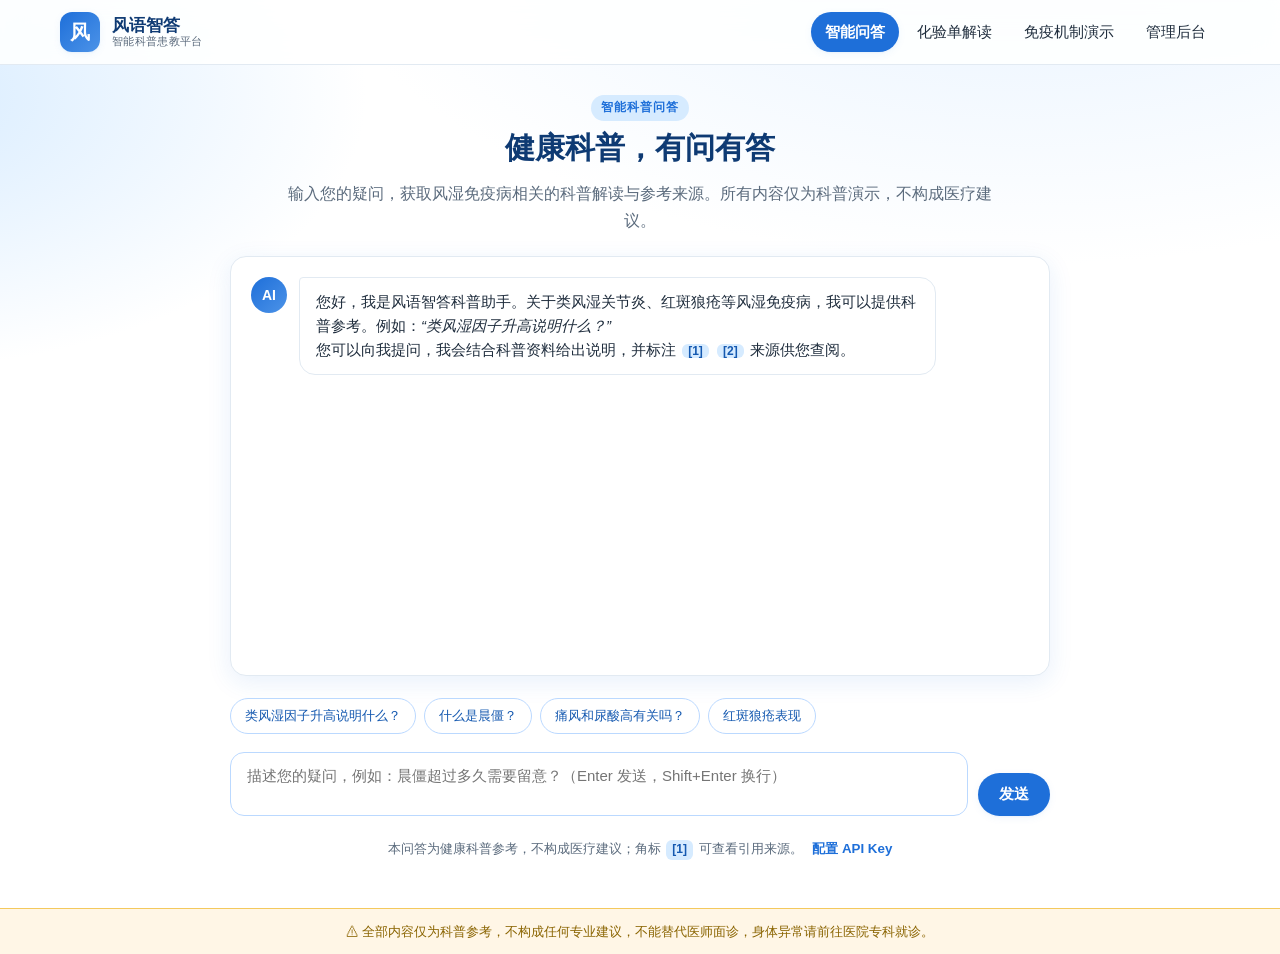
==== index.html @ 3de5b33f "feat: 切回豆包API(文本+视觉模型接入点)" ====
<!DOCTYPE html>
<html lang="zh-CN">
<head>
  <meta charset="UTF-8">
  <meta name="viewport" content="width=device-width, initial-scale=1.0">
  <title>智能问答 · 风语智答｜风湿免疫病智能科普患教平台</title>
  <meta name="description" content="风语智答是一个面向大众的风湿免疫病智能科普问答与患教演示平台，提供健康科普参考。本页为交互原型 Demo，不提供真实医疗建议。">
  <meta property="og:title" content="风语智答 · 智能问答">
  <meta property="og:description" content="风湿免疫病智能科普问答与患教平台（科普演示原型）">
  <meta property="og:type" content="website">
  <link rel="icon" type="image/svg+xml" href="assets/img/favicon.svg">
  <link rel="stylesheet" href="assets/css/style.css">
</head>
<body>
  <header class="site-header">
    <div class="nav-container">
      <a class="brand" href="index.html" aria-label="风语智答 首页">
        <span class="brand-logo">风</span>
        <span class="brand-text"><strong>风语智答</strong><small>智能科普患教平台</small></span>
      </a>
      <button class="nav-toggle" aria-label="打开导航菜单" aria-expanded="false" aria-controls="nav-menu">
        <span></span><span></span><span></span>
      </button>
      <nav class="nav-menu" id="nav-menu" aria-label="主导航">
        <a href="index.html">智能问答</a>
        <a href="lab-reading.html">化验单解读</a>
        <a href="immune-demo.html">免疫机制演示</a>
        <a href="admin.html">管理后台</a>
      </nav>
    </div>
  </header>

  <main class="page">
    <div class="container">
      <div class="section-head" style="text-align:center;margin-bottom:22px;">
        <span class="eyebrow">智能科普问答</span>
        <h1>健康科普，有问有答</h1>
        <p style="margin:0 auto;">输入您的疑问，获取风湿免疫病相关的科普解读与参考来源。所有内容仅为科普演示，不构成医疗建议。</p>
      </div>

      <div class="qa-wrap">
        <section class="chat" aria-label="对话区域">
          <div class="msg ai">
            <div class="avatar">AI</div>
            <div class="bubble">
              您好，我是风语智答科普助手。关于类风湿关节炎、红斑狼疮等风湿免疫病，我可以提供科普参考。例如：<em>“类风湿因子升高说明什么？”</em>
              <br>您可以向我提问，我会结合科普资料给出说明，并标注
              <button class="cite" data-modal="sourceModal" aria-haspopup="dialog">[1]</button>
              <button class="cite" data-modal="sourceModal" aria-haspopup="dialog">[2]</button>
              来源供您查阅。
            </div>
          </div>
        </section>

        <div class="qa-suggest" aria-label="常见问题">
          <button type="button" class="chip" data-q="类风湿因子升高说明什么？">类风湿因子升高说明什么？</button>
          <button type="button" class="chip" data-q="什么是晨僵？">什么是晨僵？</button>
          <button type="button" class="chip" data-q="痛风和尿酸高有什么关系？">痛风和尿酸高有关吗？</button>
          <button type="button" class="chip" data-q="红斑狼疮有哪些常见表现？">红斑狼疮表现</button>
        </div>

        <form class="composer" id="qa-form" aria-label="输入区">
          <label for="qa-input" class="sr-only" style="position:absolute;width:1px;height:1px;overflow:hidden;clip:rect(0 0 0 0);">输入您的问题</label>
          <textarea id="qa-input" rows="2" placeholder="描述您的疑问，例如：晨僵超过多久需要留意？（Enter 发送，Shift+Enter 换行）"></textarea>
          <button type="submit" class="btn btn-primary">发送</button>
        </form>
        <p style="text-align:center;color:var(--muted);font-size:13px;margin:4px 0 0;">
          本问答为健康科普参考，不构成医疗建议；角标 <span class="cite" style="cursor:default;">[1]</span> 可查看引用来源。
          <button type="button" class="link-btn" data-modal="configModal" style="margin-left:6px;">配置 API Key</button>
        </p>
      </div>
    </div>
  </main>

  <footer class="disclaimer">
    <p>⚠ 全部内容仅为科普参考，不构成任何专业建议，不能替代医师面诊，身体异常请前往医院专科就诊。</p>
  </footer>

  <!-- 引用来源弹窗 -->
  <div class="modal" id="sourceModal" role="dialog" aria-modal="true" aria-labelledby="sourceTitle" aria-hidden="true">
    <div class="modal-dialog">
      <div class="modal-head">
        <h3 id="sourceTitle">引用来源</h3>
        <button class="modal-close" aria-label="关闭">&times;</button>
      </div>
      <div class="modal-body">
        <ul class="source-list">
          <li><div class="t">《类风湿关节炎诊疗指南（科普版）》</div><div class="d">中华医学会风湿病学分会 · 公开科普资料</div></li>
          <li><div class="t">《自身抗体检测临床意义专家共识》</div><div class="d">风湿免疫相关学术组织 · 科普摘要</div></li>
          <li><div class="t">患者教育手册：读懂化验单</div><div class="d">三甲医院风湿免疫科患教材料（示例）</div></li>
        </ul>
      </div>
    </div>
  </div>

  <!-- 大模型配置（豆包/火山引擎，默认 Key 经 base64 编码内置，首次打开即可使用） -->
  <script>
  window.DOUBAO_CONFIG = {
    apiUrl: "https://ark.cn-beijing.volces.com/api/v3/chat/completions",
    model: "ep-20260825222556-xd4hc",
    visionModel: "ep-20260827231246-dd2k7",
    defaultKeyB64: "YXJrLTdhNDA2YWEwLTE3MDUtNGQzOS1hOTYwLWZlOGU4OTIzZmU4My0xYTA4Mw=="
  };
  </script>

  <!-- API Key 配置弹窗 -->
  <div class="modal" id="configModal" role="dialog" aria-modal="true" aria-labelledby="configTitle" aria-hidden="true">
    <div class="modal-dialog">
      <div class="modal-head">
        <h3 id="configTitle">大模型 API 配置</h3>
        <button class="modal-close" aria-label="关闭">&times;</button>
      </div>
      <div class="modal-body">
        <p style="margin:0 0 12px;color:var(--muted);font-size:13px;">
          已内置默认 API Key，开箱即用。如需使用自己的 Key，可在下方填入替换。Key 仅保存在当前浏览器（localStorage），不会上传到任何服务器。
        </p>
        <label for="doubaoKeyInput" style="display:block;font-weight:600;margin-bottom:6px;">API Key</label>
        <input type="password" id="doubaoKeyInput" placeholder="请输入您的 API Key"
          style="width:100%;padding:10px 12px;border:1px solid var(--border);border-radius:8px;font-size:14px;box-sizing:border-box;">
        <p id="configStatus" style="margin:8px 0 0;font-size:13px;color:var(--muted);"></p>
        <div style="margin-top:16px;display:flex;gap:8px;justify-content:flex-end;">
          <button type="button" class="btn" data-close>取消</button>
          <button type="button" class="btn btn-primary" id="saveConfigBtn">保存</button>
        </div>
      </div>
    </div>
  </div>

  <script src="assets/js/main.js?v=20260827d"></script>
</body>
</html>
---- assets/css/style.css ----
/* =========================================================
   风语智答 — 风湿免疫病智能科普问答与患教平台
   响应式共享样式（浅蓝医疗风）
   移动优先；断点：640 / 768 / 1024
   ========================================================= */

:root {
  /* 主色板 */
  --blue-50: #E6F2FF;
  --blue-100: #D6EBFF;
  --blue-200: #BBD9FF;
  --blue-300: #93C0F7;
  --blue-500: #4C93E8;
  --blue-600: #1E6FD9;   /* 强调 / 按钮 */
  --blue-700: #1559B0;
  --blue-900: #0E3A73;

  --white: #FFFFFF;
  --ink: #1F2D3D;        /* 主文字 */
  --muted: #5B6B7D;      /* 次要文字 */
  --line: #E2EAF2;       /* 描边 */

  --danger: #E5534B;     /* 风险标记 */
  --warn-bg: #FFF6E6;
  --warn-line: #F4C95D;

  --radius: 16px;
  --radius-sm: 10px;
  --shadow-sm: 0 1px 2px rgba(30, 111, 217, .06), 0 2px 8px rgba(30, 111, 217, .06);
  --shadow: 0 6px 24px rgba(30, 111, 217, .10);
  --shadow-lg: 0 16px 48px rgba(30, 111, 217, .16);

  --maxw: 1200px;
  --nav-h: 64px;

  --font: "PingFang SC", "Microsoft YaHei", "Hiragino Sans GB", -apple-system,
          BlinkMacSystemFont, "Segoe UI", Roboto, "Helvetica Neue", Arial, sans-serif;
}

/* ---------- Reset ---------- */
*, *::before, *::after { box-sizing: border-box; }
html { -webkit-text-size-adjust: 100%; scroll-behavior: smooth; }
body {
  margin: 0;
  font-family: var(--font);
  color: var(--ink);
  background:
    radial-gradient(1200px 600px at 80% -10%, var(--blue-50), transparent 60%),
    radial-gradient(900px 500px at -10% 10%, var(--blue-100), transparent 55%),
    var(--white);
  line-height: 1.65;
  min-height: 100dvh;
  display: flex;
  flex-direction: column;
}
img { max-width: 100%; display: block; }
a { color: var(--blue-600); text-decoration: none; }
a:hover { text-decoration: underline; }
button { font-family: inherit; cursor: pointer; }
:focus-visible { outline: 3px solid var(--blue-300); outline-offset: 2px; border-radius: 4px; }

h1, h2, h3, h4 { line-height: 1.25; color: var(--blue-900); margin: 0 0 .5em; }

/* ---------- 容器 ---------- */
.container {
  width: 100%;
  max-width: var(--maxw);
  margin: 0 auto;
  padding: 0 20px;
}
.page { flex: 1 0 auto; padding: 28px 0 48px; }

/* ---------- 顶部导航 ---------- */
.site-header {
  position: sticky;
  top: 0;
  z-index: 40;
  background: rgba(255, 255, 255, .88);
  backdrop-filter: saturate(180%) blur(12px);
  border-bottom: 1px solid var(--line);
}
.nav-container {
  max-width: var(--maxw);
  margin: 0 auto;
  height: var(--nav-h);
  padding: 0 20px;
  display: flex;
  align-items: center;
  justify-content: space-between;
  gap: 16px;
}
.brand { display: flex; align-items: center; gap: 12px; color: inherit; }
.brand:hover { text-decoration: none; }
.brand-logo {
  width: 40px; height: 40px; flex: 0 0 40px;
  border-radius: 12px;
  background: linear-gradient(135deg, var(--blue-600), var(--blue-500));
  color: #fff; font-weight: 800; font-size: 20px;
  display: grid; place-items: center;
  box-shadow: var(--shadow-sm);
}
.brand-text { display: flex; flex-direction: column; line-height: 1.1; }
.brand-text strong { font-size: 17px; color: var(--blue-900); }
.brand-text small { font-size: 11px; color: var(--muted); letter-spacing: .3px; }

.nav-menu { display: flex; align-items: center; gap: 4px; }
.nav-menu a {
  padding: 8px 14px;
  border-radius: 999px;
  color: var(--ink);
  font-size: 15px;
  white-space: nowrap;
  transition: background .2s, color .2s;
}
.nav-menu a:hover { background: var(--blue-50); text-decoration: none; }
.nav-menu a.active {
  background: var(--blue-600);
  color: #fff;
  font-weight: 600;
  box-shadow: var(--shadow-sm);
}

.nav-toggle {
  display: none;
  width: 42px; height: 42px;
  border: 1px solid var(--line);
  background: #fff;
  border-radius: 12px;
  padding: 10px;
  flex-direction: column;
  justify-content: space-between;
}
.nav-toggle span {
  display: block; height: 2px; width: 100%;
  background: var(--blue-700); border-radius: 2px;
  transition: transform .25s, opacity .25s;
}
.nav-toggle[aria-expanded="true"] span:nth-child(1) { transform: translateY(7px) rotate(45deg); }
.nav-toggle[aria-expanded="true"] span:nth-child(2) { opacity: 0; }
.nav-toggle[aria-expanded="true"] span:nth-child(3) { transform: translateY(-7px) rotate(-45deg); }

/* ---------- 按钮 ---------- */
.btn {
  display: inline-flex; align-items: center; justify-content: center; gap: 8px;
  padding: 11px 20px;
  border-radius: 999px;
  border: 1px solid transparent;
  font-size: 15px; font-weight: 600;
  transition: transform .12s ease, box-shadow .2s, background .2s;
}
.btn:active { transform: translateY(1px); }
.btn-primary { background: var(--blue-600); color: #fff; box-shadow: var(--shadow-sm); }
.btn-primary:hover { background: var(--blue-700); }
.btn-ghost { background: #fff; color: var(--blue-600); border-color: var(--blue-200); }
.btn-ghost:hover { background: var(--blue-50); }
.btn-block { width: 100%; }

/* ---------- 卡片 ---------- */
.card {
  background: var(--white);
  border: 1px solid var(--line);
  border-radius: var(--radius);
  box-shadow: var(--shadow-sm);
  padding: 22px;
}
.card + .card { margin-top: 18px; }

/* ---------- Hero / 区块标题 ---------- */
.section-head { margin-bottom: 18px; }
.section-head h1 { font-size: clamp(22px, 4vw, 30px); }
.section-head .eyebrow {
  display: inline-block; font-size: 12px; font-weight: 700;
  color: var(--blue-600); letter-spacing: 1px; text-transform: uppercase;
  background: var(--blue-100); padding: 3px 10px; border-radius: 999px;
  margin-bottom: 8px;
}
.section-head p { color: var(--muted); margin: 0; max-width: 720px; }

/* =========================================================
   页 1：智能问答主页
   ========================================================= */
.qa-wrap {
  display: grid;
  grid-template-columns: 1fr;
  gap: 18px;
  max-width: 820px;
  margin: 0 auto;
}
.chat {
  background: var(--white);
  border: 1px solid var(--line);
  border-radius: var(--radius);
  box-shadow: var(--shadow);
  padding: 20px;
  min-height: 420px;
  display: flex;
  flex-direction: column;
  gap: 16px;
}
.msg { display: flex; gap: 12px; max-width: 88%; }
.msg .avatar {
  width: 36px; height: 36px; flex: 0 0 36px; border-radius: 50%;
  display: grid; place-items: center; font-size: 14px; font-weight: 700; color: #fff;
}
.msg.ai .avatar { background: linear-gradient(135deg, var(--blue-600), var(--blue-500)); }
.msg.user { align-self: flex-end; flex-direction: row-reverse; }
.msg.user .avatar { background: var(--blue-300); color: var(--blue-900); }
.bubble {
  padding: 12px 16px; border-radius: 16px; font-size: 15px; line-height: 1.6;
}
.msg.ai .bubble { background: #fff; border: 1px solid var(--line); border-top-left-radius: 4px; }
.msg.user .bubble { background: var(--blue-50); border: 1px solid var(--blue-100); border-top-right-radius: 4px; }
.cite {
  display: inline-block; margin: 0 2px; padding: 0 6px;
  background: var(--blue-100); color: var(--blue-700);
  border-radius: 6px; font-size: 12px; font-weight: 700; cursor: pointer;
  border: none;
}
.cite:hover { background: var(--blue-200); }
/* 红线问题拒答气泡：温和警示色，与浅蓝医疗风协调 */
.msg.refused .bubble {
  background: #FFF7EC;
  border: 1px solid #F0C36D;
  border-left: 4px solid #E8820C;
}
.refuse-tag {
  display: inline-block;
  margin-right: 8px;
  padding: 1px 8px;
  background: #E8820C;
  color: #fff;
  border-radius: 6px;
  font-size: 12px;
  font-weight: 700;
  vertical-align: middle;
}
.composer {
  display: flex; gap: 10px; align-items: stretch;
}
.composer textarea {
  flex: 1; resize: none; min-height: 52px; max-height: 140px;
  padding: 14px 16px; border: 1px solid var(--blue-200);
  border-radius: 14px; font-family: inherit; font-size: 15px; background: #fff;
}
.composer textarea:focus { outline: none; border-color: var(--blue-500); box-shadow: 0 0 0 3px var(--blue-50); }
.composer .btn-primary { align-self: flex-end; }
.qa-suggest { display: flex; flex-wrap: wrap; gap: 8px; margin-top: 4px; }
.qa-suggest .chip {
  padding: 8px 14px; border: 1px solid var(--blue-200); background: #fff;
  color: var(--blue-700); border-radius: 999px; font-size: 13px; cursor: pointer;
  transition: background .15s, color .15s;
}
.qa-suggest .chip:hover { background: var(--blue-600); color: #fff; }
.msg { animation: msgIn .25s ease; }
@keyframes msgIn { from { opacity: 0; transform: translateY(6px); } to { opacity: 1; transform: none; } }

/* =========================================================
   页 2：化验单解读
   ========================================================= */
.upload-card {
  border: 2px dashed var(--blue-300);
  border-radius: var(--radius);
  background: var(--blue-50);
  padding: 48px 20px;
  text-align: center;
  transition: border-color .2s, background .2s;
  cursor: pointer;
}
.upload-card:hover { border-color: var(--blue-600); background: var(--blue-100); }
.upload-card .upload-icon {
  width: 64px; height: 64px; margin: 0 auto 14px;
  border-radius: 50%; background: #fff; display: grid; place-items: center;
  box-shadow: var(--shadow-sm);
}
.report-grid {
  display: grid; gap: 18px;
}
.report-figure {
  background: #fff; border: 1px solid var(--line); border-radius: var(--radius);
  padding: 14px; box-shadow: var(--shadow-sm);
}
.report-figure .figure {
  aspect-ratio: 4 / 3; border-radius: 12px;
  background:
    repeating-linear-gradient(135deg, #f4f8fd 0 12px, #eaf2fb 12px 24px);
  display: grid; place-items: center; color: var(--muted); font-size: 14px;
  border: 1px solid var(--line);
}
.metric {
  border: 1px solid var(--line); border-radius: var(--radius-sm);
  padding: 14px 16px; margin-bottom: 12px; background: #fff;
}
.metric:last-child { margin-bottom: 0; }
.metric .row { display: flex; align-items: baseline; justify-content: space-between; gap: 10px; }
.metric .name { font-weight: 700; color: var(--blue-900); }
.metric .val { font-weight: 700; }
.metric .val.ok { color: #1f9d55; }
.metric .val.high { color: var(--danger); }
.metric .val.low { color: #2f7de0; }
.metric .val.unknown { color: var(--muted); }
.metric .range { font-size: 12px; color: var(--muted); }
.metric .note { font-size: 13px; color: var(--muted); margin-top: 4px; }
/* 真实上传图片预览 */
.lab-preview {
  display: block; width: 100%; max-height: 340px; object-fit: contain;
  border-radius: 12px; border: 1px solid var(--line); background: #f4f8fd;
}
.lab-summary {
  font-size: 14px; line-height: 1.6; color: var(--blue-900);
  background: var(--blue-50); border: 1px solid var(--blue-100);
  border-radius: 12px; padding: 10px 14px; margin-bottom: 12px;
}
/* 加载 / 错误状态条 */
.lab-status {
  margin: 14px auto 0; max-width: 720px;
  padding: 10px 14px; border-radius: 12px; font-size: 14px; line-height: 1.6;
  background: var(--blue-50); border: 1px solid var(--blue-100); color: var(--blue-900);
}
.lab-status.error {
  background: #FFF7EC; border-color: #F0C36D; color: #8a4b00;
}
/* 演示模式提示：后端未接入时的低调说明，不作警示 */
.lab-status.demo {
  background: #F4F7FB; border-color: var(--blue-100); color: var(--muted);
  font-size: 13px;
}

/* =========================================================
   页 3：免疫机制演示（SVG 动画版，替代视频以保证流畅）
   ========================================================= */
.demo-stage {
  position: relative;
  aspect-ratio: 16 / 9;
  border-radius: var(--radius);
  overflow: hidden;
  background:
    radial-gradient(120% 120% at 30% 20%, #163a63, #0c2440 70%);
  border: 1px solid var(--blue-900);
  box-shadow: var(--shadow-lg);
}
.demo-stage svg.joint-anim {
  position: absolute; inset: 0;
  width: 100%; height: 100%; display: block;
}
.demo-stage .hint {
  position: absolute; left: 14px; top: 12px; right: 14px;
  color: #cfe2ff; font-size: 13px; text-shadow: 0 1px 4px rgba(0,0,0,.5);
  pointer-events: none;
}

/* ---- 常驻动画：仅用 transform / opacity，GPU 友好 ---- */
/* 免疫细胞沿血管浸润漂移 */
@keyframes cellDrift {
  0%   { transform: translate(0, 0); opacity: 0; }
  12%  { opacity: 1; }
  75%  { opacity: 1; }
  100% { transform: translate(118px, var(--dy, -8px)); opacity: 0; }
}
.joint-anim .cell { animation: cellDrift 5.2s linear infinite; }

/* 关节腔滑液微光 */
@keyframes fluidGlow {
  from { opacity: .16; }
  to   { opacity: .34; }
}
.joint-anim .fluid { animation: fluidGlow 4s ease-in-out infinite alternate; }

/* 滑膜炎症红晕脉冲 */
@keyframes inflamePulse {
  0%, 100% { opacity: .18; }
  50%      { opacity: .5; }
}
.joint-anim .inflame   { animation: inflamePulse 2.6s ease-in-out infinite; }
.joint-anim .inflame-2 { animation: inflamePulse 2.6s ease-in-out 1.3s infinite; }

/* ---- 热区高亮联动（悬停 / 聚焦 / 点击时触发） ---- */
.joint-anim .lyr { transition: opacity .3s ease; }
.joint-anim .hl-overlay { opacity: 0; transition: opacity .25s ease; }
.joint-anim .hl-label { transform: translateY(-5px); transition: transform .3s ease; }
.joint-anim .hl-glow { animation: hlPulse 1.5s ease-in-out infinite; }

@keyframes hlPulse {
  0%, 100% { opacity: .65; }
  50%      { opacity: 1; }
}

/* 高亮「滑膜」：目标层点亮 + 标注浮现，其余层弱化 */
.demo-stage.hl-synovium .hl-overlay-syn { opacity: 1; }
.demo-stage.hl-synovium .hl-overlay-syn .hl-label { transform: translateY(0); }
.demo-stage.hl-synovium .lyr-bone,
.demo-stage.hl-synovium .lyr-cartilage { opacity: .38; }
.demo-stage.hl-synovium .lyr-cells .cell { fill-opacity: 1; }

/* 高亮「软骨 / 骨组织」 */
.demo-stage.hl-cartilage .hl-overlay-car { opacity: 1; }
.demo-stage.hl-cartilage .hl-overlay-car .hl-label { transform: translateY(0); }
.demo-stage.hl-cartilage .lyr-synovium,
.demo-stage.hl-cartilage .lyr-bone { opacity: .42; }
.demo-stage.hl-cartilage .lyr-cells { opacity: .35; }
.demo-stage.hl-cartilage .lyr-inflame { opacity: .35; }

.hotspot {
  position: absolute; width: 88px; height: 88px; transform: translate(-50%, -50%);
  border-radius: 50%; border: 2px dashed rgba(255,255,255,.85);
  background: rgba(120, 190, 255, .18); color: #fff; font-size: 12px; font-weight: 700;
  display: grid; place-items: center; text-align: center; padding: 4px;
  cursor: pointer; animation: pulse 2.2s infinite;
}
.hotspot.synovium { left: 32%; top: 44%; }
.hotspot.cartilage { left: 70%; top: 60%; }
@keyframes pulse {
  0%, 100% { box-shadow: 0 0 0 0 rgba(120,190,255,.5); }
  50% { box-shadow: 0 0 0 12px rgba(120,190,255,0); }
}

/* ===== 3D 关节模型查看器 ===== */
.model-section { margin-top: 28px; }
.model-title { font-size: 20px; margin: 0 0 6px; }
.model-desc { margin: 0 0 14px; color: var(--muted); font-size: 14px; line-height: 1.8; }
.model-stage {
  position: relative;
  border-radius: var(--radius);
  overflow: hidden;
  background: linear-gradient(160deg, #eef6ff, #dcebff);
  border: 1px solid var(--blue-100);
  box-shadow: var(--shadow);
}
model-viewer.joint-model {
  width: 100%;
  height: 440px;
  display: block;
  --poster-color: transparent;
  background: transparent;
}
/* 3D 模型加载指示 / 失败提示层 */
.model-loading {
  position: absolute;
  left: 50%; top: 50%;
  transform: translate(-50%, -50%);
  display: flex; align-items: center; gap: 10px;
  padding: 10px 18px;
  border-radius: 999px;
  background: rgba(12, 36, 64, .72);
  color: #cfe2ff;
  font-size: 13px; font-weight: 600;
  pointer-events: none;
  z-index: 2;
}
.model-loading .spin {
  width: 14px; height: 14px; border-radius: 50%;
  border: 2px solid rgba(207, 226, 255, .35);
  border-top-color: #9cc8ff;
  animation: mspin .9s linear infinite;
  flex: none;
}
@keyframes mspin { to { transform: rotate(360deg); } }
.model-loading.is-error {
  background: rgba(178, 44, 44, .88);
  color: #fff;
  animation: none;
}
.model-note { margin: 10px 2px 0; color: var(--muted); font-size: 13px; line-height: 1.7; }

/* model-viewer 进度条保持默认样式，无需覆写 */
model-viewer::part(default-progress-bar) { /* 保持默认，无需覆写 */ }

/* =========================================================
   页 4：后台管理
   ========================================================= */
.toolbar { display: flex; align-items: center; justify-content: space-between; gap: 12px; flex-wrap: wrap; margin-bottom: 16px; }
.toolbar h2 { margin: 0; font-size: 18px; }

/* 概览统计 */
.stat-grid { display: grid; grid-template-columns: repeat(4, 1fr); gap: 14px; margin-bottom: 18px; }
.stat {
  background: var(--white); border: 1px solid var(--line); border-radius: var(--radius-sm);
  padding: 14px 16px; box-shadow: var(--shadow-sm); text-align: center;
}
.stat .n { font-size: 26px; font-weight: 800; color: var(--blue-700); line-height: 1.1; }
.stat .l { font-size: 12px; color: var(--muted); margin-top: 6px; }

.table-wrap {
  overflow-x: auto;
  border: 1px solid var(--line); border-radius: var(--radius); background: #fff;
  box-shadow: var(--shadow-sm);
}
table { border-collapse: collapse; width: 100%; min-width: 640px; font-size: 14px; }
thead th {
  background: var(--blue-50); color: var(--blue-900); text-align: left;
  padding: 12px 14px; font-weight: 700; white-space: nowrap;
  border-bottom: 1px solid var(--line);
}
tbody td { padding: 12px 14px; border-bottom: 1px solid var(--line); color: var(--ink); }
tbody tr:last-child td { border-bottom: none; }
tbody tr:hover { background: var(--blue-50); }
.badge { display: inline-block; padding: 2px 10px; border-radius: 999px; font-size: 12px; font-weight: 700; }
.badge.ok { background: #e3f7ec; color: #1f9d55; }
.badge.warn { background: var(--warn-bg); color: #b8860b; }
.badge.risk { background: #fdecea; color: var(--danger); }
.link-btn { background: none; border: none; color: var(--blue-600); font-weight: 600; padding: 0; }

/* 管理后台：工具栏操作区与表单控件 */
.toolbar-actions { display: flex; align-items: center; gap: 8px; flex-wrap: wrap; }
.field {
  font: inherit; color: var(--ink); background: #fff;
  border: 1px solid var(--line); border-radius: var(--radius-sm);
  padding: 8px 10px; min-width: 0;
}
.field:focus { outline: none; border-color: var(--blue-500); box-shadow: 0 0 0 3px var(--blue-50); }
.field-search { min-width: 170px; }
.field-select { cursor: pointer; }
.field-area { resize: vertical; min-height: 92px; line-height: 1.55; }
.field-inline { display: inline-flex; align-items: center; gap: 6px; font-size: 14px; color: var(--muted); }
.admin-form { display: flex; flex-direction: column; gap: 14px; }
.field-row { display: flex; flex-direction: column; gap: 6px; }
.field-label { font-size: 13px; font-weight: 600; color: var(--blue-900); }
.form-actions { display: flex; justify-content: flex-end; gap: 10px; margin-top: 4px; }
.empty-hint { color: var(--muted); font-size: 14px; padding: 4px 2px 14px; }

/* =========================================================
   页 5：拒答演示
   ========================================================= */
.refusal-card {
  border: 1px solid var(--warn-line); background: var(--warn-bg);
  border-radius: var(--radius); padding: 20px; max-width: 760px; margin: 0 auto;
}
.refusal-card h3 { color: var(--blue-900); }
.visit-card {
  display: flex; gap: 12px; align-items: flex-start;
  border: 1px solid var(--blue-200); background: #fff;
  border-radius: var(--radius-sm); padding: 14px; margin-top: 12px;
}
.visit-card .ic { color: var(--blue-600); flex: 0 0 auto; }

/* =========================================================
   弹窗 Modal
   ========================================================= */
.modal {
  position: fixed; inset: 0; z-index: 100;
  display: none; align-items: center; justify-content: center;
  padding: 20px;
  background: rgba(14, 58, 115, .45);
  backdrop-filter: blur(3px);
}
.modal.open { display: flex; }
.modal-dialog {
  background: #fff; border-radius: var(--radius);
  width: 100%; max-width: 480px; max-height: 86dvh; overflow: auto;
  box-shadow: var(--shadow-lg);
  animation: pop .2s ease;
}
@keyframes pop { from { transform: translateY(12px) scale(.98); opacity: 0; } to { transform: none; opacity: 1; } }
.modal-head {
  display: flex; align-items: center; justify-content: space-between;
  padding: 16px 20px; border-bottom: 1px solid var(--line);
}
.modal-head h3 { margin: 0; font-size: 17px; }
.modal-close {
  width: 34px; height: 34px; border-radius: 10px; border: none;
  background: var(--blue-50); color: var(--blue-700); font-size: 20px; line-height: 1;
}
.modal-close:hover { background: var(--blue-100); }
.modal-body { padding: 18px 20px; }
.source-list { list-style: none; padding: 0; margin: 0; display: grid; gap: 10px; }
.source-list li {
  border: 1px solid var(--line); border-radius: var(--radius-sm); padding: 12px 14px; background: var(--blue-50);
}
.source-list .t { font-weight: 700; color: var(--blue-900); }
.source-list .d { font-size: 13px; color: var(--muted); }

/* =========================================================
   Toast
   ========================================================= */
.toast {
  position: fixed; left: 50%; bottom: 88px; transform: translateX(-50%) translateY(20px);
  background: var(--blue-900); color: #fff; padding: 12px 20px; border-radius: 999px;
  box-shadow: var(--shadow-lg); font-size: 14px; z-index: 120;
  opacity: 0; pointer-events: none; transition: opacity .3s, transform .3s;
}
.toast.show { opacity: 1; transform: translateX(-50%) translateY(0); }

/* =========================================================
   免责声明页脚
   ========================================================= */
.disclaimer {
  flex-shrink: 0;
  background: var(--warn-bg);
  border-top: 1px solid var(--warn-line);
  color: #8a6400;
  font-size: 13px;
  text-align: center;
  padding: 12px 20px;
}
.disclaimer p { margin: 0; max-width: 960px; margin: 0 auto; }

/* =========================================================
   响应式断点
   ========================================================= */
@media (max-width: 860px) {
  .nav-toggle { display: flex; }
  .nav-menu {
    position: absolute; top: var(--nav-h); left: 0; right: 0;
    flex-direction: column; align-items: stretch; gap: 2px;
    background: #fff; border-bottom: 1px solid var(--line);
    padding: 10px 16px; box-shadow: var(--shadow);
    display: none;
  }
  .nav-menu.open { display: flex; }
  .nav-menu a { padding: 12px 14px; }
  .nav-menu a.active { border-radius: 12px; }
}

@media (max-width: 640px) {
  .container { padding: 0 14px; }
  .page { padding: 18px 0 36px; }
  .card { padding: 16px; }
  .chat { padding: 14px; min-height: 360px; }
  .msg { max-width: 94%; }
  .section-head h1 { font-size: 22px; }
  .toolbar { gap: 8px; }
  .modal-dialog { max-width: 100%; }
  .report-figure .figure { aspect-ratio: 16 / 10; }

  /* 统计卡：手机上两列 */
  .stat-grid { grid-template-columns: repeat(2, 1fr); }

  /* 表格改为堆叠卡片：每行一张卡，字段用 data-label 显示，避免横向滚动截断 */
  .table-wrap { border: none; background: transparent; box-shadow: none; overflow: visible; }
  table { min-width: 0; }
  table thead {
    position: absolute; width: 1px; height: 1px; padding: 0; margin: -1px;
    overflow: hidden; clip: rect(0 0 0 0); white-space: nowrap; border: 0;
  }
  table, table tbody, table tr, table td { display: block; width: 100%; }
  table tbody tr {
    border: 1px solid var(--line); border-radius: var(--radius-sm);
    background: #fff; box-shadow: var(--shadow-sm);
    margin-bottom: 12px; padding: 4px 14px;
  }
  table tbody tr:hover { background: #fff; }
  table tbody td {
    display: flex; align-items: center; justify-content: space-between; gap: 16px;
    padding: 10px 0; border-bottom: 1px solid var(--line); text-align: right;
  }
  table tbody tr td:last-child { border-bottom: none; }
  table tbody td::before {
    content: attr(data-label);
    font-weight: 700; color: var(--blue-900); text-align: left;
    flex: 0 0 auto; margin-right: auto;
  }

  /* 3D 模型查看器：手机降低高度，避免占据过半屏 */
  model-viewer.joint-model { height: 320px; }
  .model-title { font-size: 18px; }
}

@media (min-width: 768px) {
  .report-grid { grid-template-columns: 320px 1fr; align-items: start; }
}

/* 减少动画偏好 */
@media (prefers-reduced-motion: reduce) {
  * { animation: none !important; scroll-behavior: auto !important; transition: none !important; }
}
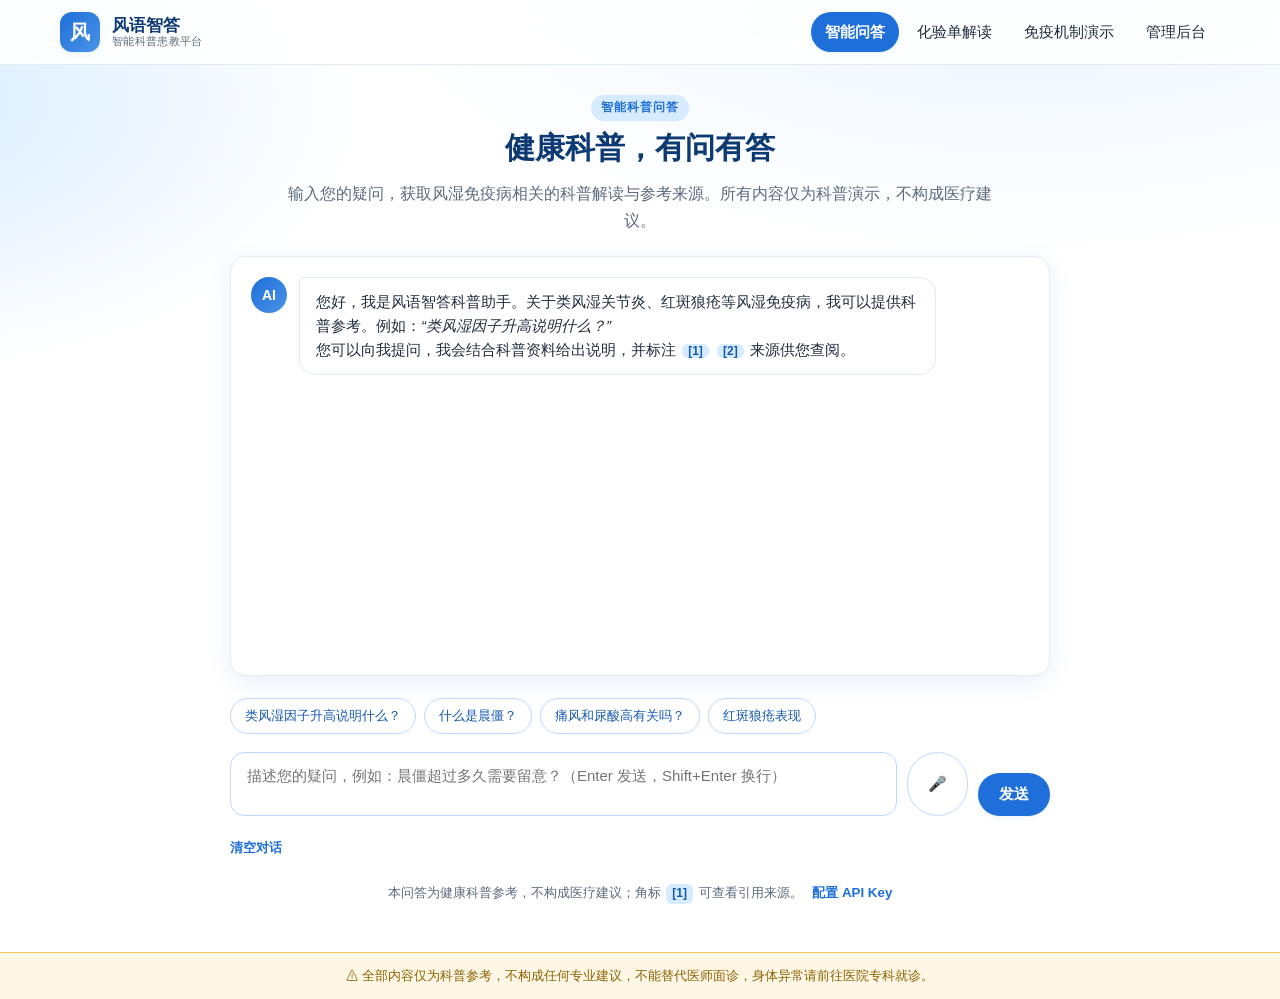
==== commit 86b8eb26: "更新 index.html（P0功能增强：RAG/多轮/化验单字典/3D联动/真实日志）" ====
--- a/index.html
+++ b/index.html
@@ -9,7 +9,7 @@
   <meta property="og:description" content="风湿免疫病智能科普问答与患教平台（科普演示原型）">
   <meta property="og:type" content="website">
   <link rel="icon" type="image/svg+xml" href="assets/img/favicon.svg">
-  <link rel="stylesheet" href="assets/css/style.css">
+  <link rel="stylesheet" href="assets/css/style.css?v=20260831b">
 </head>
 <body>
   <header class="site-header">
@@ -62,8 +62,13 @@
         <form class="composer" id="qa-form" aria-label="输入区">
           <label for="qa-input" class="sr-only" style="position:absolute;width:1px;height:1px;overflow:hidden;clip:rect(0 0 0 0);">输入您的问题</label>
           <textarea id="qa-input" rows="2" placeholder="描述您的疑问，例如：晨僵超过多久需要留意？（Enter 发送，Shift+Enter 换行）"></textarea>
+          <button type="button" id="voiceBtn" class="btn btn-ghost icon-btn" title="语音输入" aria-label="语音输入">🎤</button>
           <button type="submit" class="btn btn-primary">发送</button>
         </form>
+        <div class="qa-toolbar">
+          <button type="button" id="clearChatBtn" class="link-btn">清空对话</button>
+          <span class="qa-hint" id="topicHint" hidden></span>
+        </div>
         <p style="text-align:center;color:var(--muted);font-size:13px;margin:4px 0 0;">
           本问答为健康科普参考，不构成医疗建议；角标 <span class="cite" style="cursor:default;">[1]</span> 可查看引用来源。
           <button type="button" class="link-btn" data-modal="configModal" style="margin-left:6px;">配置 API Key</button>
@@ -85,10 +90,15 @@
       </div>
       <div class="modal-body">
         <ul class="source-list">
-          <li><div class="t">《类风湿关节炎诊疗指南（科普版）》</div><div class="d">中华医学会风湿病学分会 · 公开科普资料</div></li>
-          <li><div class="t">《自身抗体检测临床意义专家共识》</div><div class="d">风湿免疫相关学术组织 · 科普摘要</div></li>
-          <li><div class="t">患者教育手册：读懂化验单</div><div class="d">三甲医院风湿免疫科患教材料（示例）</div></li>
+          <li><div class="t">《2018中国类风湿关节炎诊疗指南》</div><div class="d">中华医学会风湿病学分会 · 中华内科杂志, 2018, 57(4): 242-251</div></li>
+          <li><div class="t">《2020中国系统性红斑狼疮诊疗指南》</div><div class="d">中华医学会风湿病学分会等 · 中华内科杂志, 2020, 59(3): 172-185</div></li>
+          <li><div class="t">《中国高尿酸血症与痛风诊疗指南(2019)》</div><div class="d">中华医学会内分泌学分会 · 中华内分泌代谢杂志, 2020, 36(1): 1-13</div></li>
+          <li><div class="t">《痛风及高尿酸血症基层诊疗指南（实践版·2019）》</div><div class="d">中华医学会全科医学分会等 · 中华全科医师杂志, 2020, 19(6): 486-494</div></li>
         </ul>
+        <div id="retrievedChunks" class="retrieved-chunks" hidden>
+          <div class="retrieved-title">本次回答检索到的指南片段（逐句可核查）</div>
+          <div id="retrievedList"></div>
+        </div>
       </div>
     </div>
   </div>
@@ -97,9 +107,10 @@
   <script>
   window.DOUBAO_CONFIG = {
     apiUrl: "https://ark.cn-beijing.volces.com/api/v3/chat/completions",
-    model: "ep-20260825222556-xd4hc",
-    visionModel: "ep-20260827231246-dd2k7",
-    defaultKeyB64: "YXJrLTdhNDA2YWEwLTE3MDUtNGQzOS1hOTYwLWZlOGU4OTIzZmU4My0xYTA4Mw=="
+    model: "ep-20260827232351-hndlx",
+    visionModel: "ep-20260827234248-4d8ct",
+    defaultKeyB64: "YXJrLTI4YjNjOTFlLTdlYjUtNDcyNC1iOTU2LTBhNmNlNmVlYzQzYy1mY2U1Mg==",
+    visionKeyB64: "YXJrLTdhNDA2YWEwLTE3MDUtNGQzOS1hOTYwLWZlOGU4OTIzZmU4My0xYTA4Mw=="
   };
   </script>
 
@@ -126,6 +137,6 @@
     </div>
   </div>
 
-  <script src="assets/js/main.js?v=20260827d"></script>
+  <script src="assets/js/main.js?v=20260831b"></script>
 </body>
 </html>
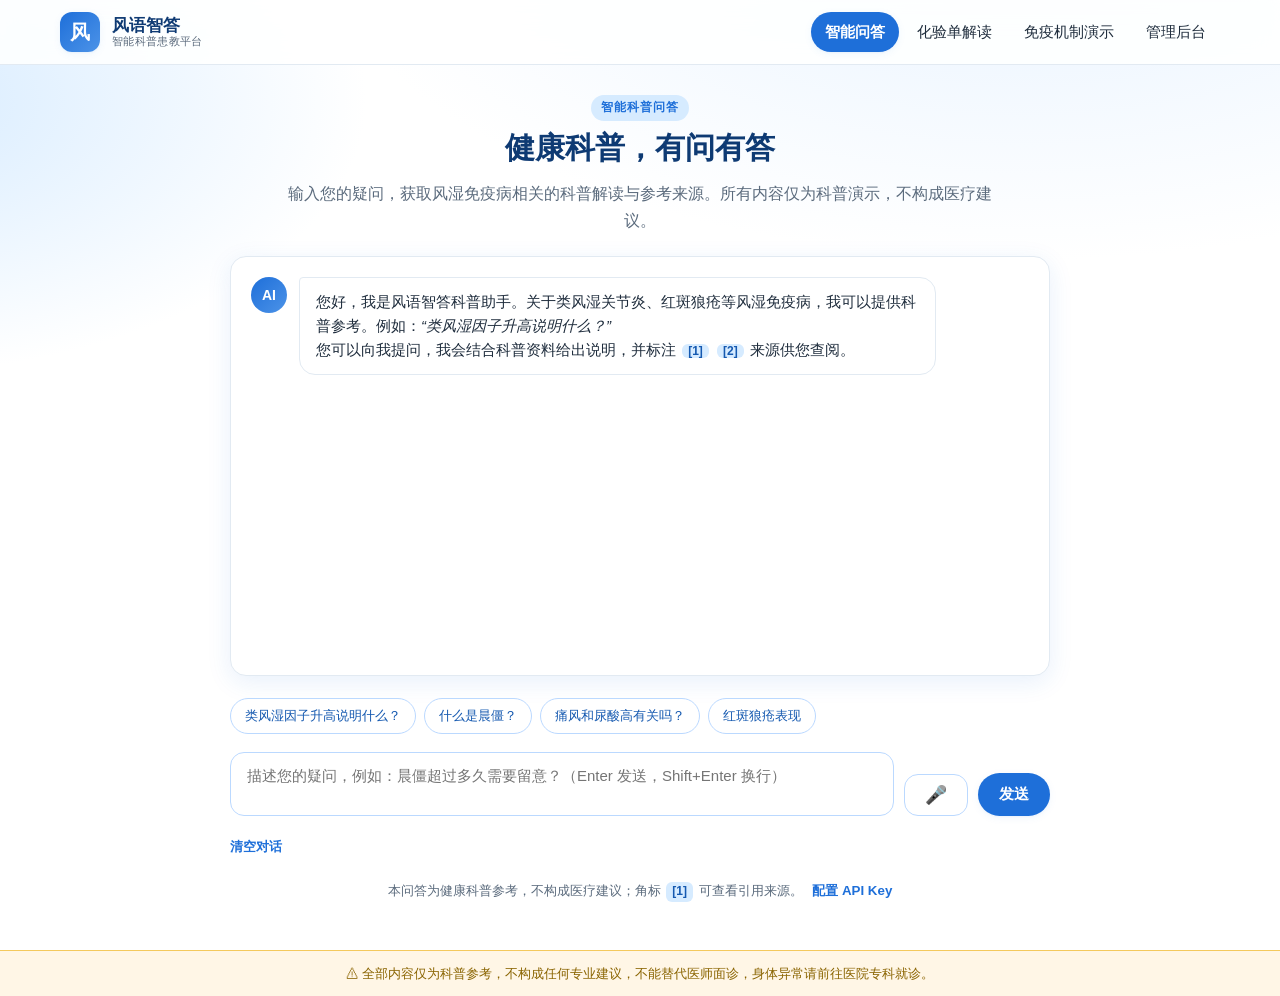
==== commit a162c091: "更新 index.html（引用兜底+版本c）" ====
--- a/index.html
+++ b/index.html
@@ -9,7 +9,7 @@
   <meta property="og:description" content="风湿免疫病智能科普问答与患教平台（科普演示原型）">
   <meta property="og:type" content="website">
   <link rel="icon" type="image/svg+xml" href="assets/img/favicon.svg">
-  <link rel="stylesheet" href="assets/css/style.css?v=20260831b">
+  <link rel="stylesheet" href="assets/css/style.css?v=20260831c">
 </head>
 <body>
   <header class="site-header">
@@ -137,6 +137,6 @@
     </div>
   </div>
 
-  <script src="assets/js/main.js?v=20260831b"></script>
+  <script src="assets/js/main.js?v=20260831c"></script>
 </body>
 </html>
--- a/assets/css/style.css
+++ b/assets/css/style.css
@@ -662,3 +662,41 @@
 @media (prefers-reduced-motion: reduce) {
   * { animation: none !important; scroll-behavior: auto !important; transition: none !important; }
 }
+
+
+/* ===== 智能问答：回答操作条 / 工具栏 / 语音 / 检索片段 ===== */
+.msg-actions { display: flex; flex-wrap: wrap; gap: 6px; margin-top: 10px; padding-top: 8px; border-top: 1px dashed var(--blue-100, #dbeafe); }
+.msg-actions .act {
+  border: 1px solid var(--blue-200, #bfdbfe); background: #fff; color: var(--blue-700, #1d4ed8);
+  border-radius: 999px; padding: 3px 12px; font-size: 12px; cursor: pointer; transition: all .15s;
+}
+.msg-actions .act:hover { background: var(--blue-50, #eff6ff); }
+.msg-actions .act.active { background: var(--blue-600, #2563eb); color: #fff; border-color: var(--blue-600, #2563eb); }
+.qa-toolbar { display: flex; align-items: center; gap: 12px; margin-top: 2px; min-height: 22px; }
+.qa-hint { color: #b45309; font-size: 12px; background: #fef3c7; padding: 2px 10px; border-radius: 999px; }
+.composer .icon-btn { align-self: flex-end; min-width: 46px; border-radius: 14px; font-size: 18px; line-height: 1; }
+.composer .icon-btn.listening { background: #dc2626; color: #fff; border-color: #dc2626; animation: pulse 1.2s infinite; }
+@keyframes pulse { 0%,100% { opacity: 1; } 50% { opacity: .55; } }
+
+/* 来源弹窗：本次检索到的指南片段 */
+.retrieved-chunks { margin-top: 14px; border-top: 2px solid var(--blue-100, #dbeafe); padding-top: 12px; }
+.retrieved-title { font-weight: 700; color: var(--blue-700, #1d4ed8); font-size: 14px; margin-bottom: 8px; }
+.retrieved-item { background: var(--blue-50, #eff6ff); border-left: 3px solid var(--blue-500, #3b82f6); border-radius: 6px; padding: 8px 12px; margin-bottom: 8px; }
+.ri-src { display: block; font-size: 12px; font-weight: 700; color: var(--blue-700, #1d4ed8); margin-bottom: 4px; }
+.ri-text { font-size: 13px; color: #374151; line-height: 1.6; }
+
+/* ===== 化验单：危急值横幅 / 示例按钮 ===== */
+.critical-banner {
+  display: none; align-items: flex-start; gap: 10px;
+  background: #fef2f2; border: 1px solid #fca5a5; border-left: 5px solid #dc2626;
+  color: #991b1b; border-radius: 10px; padding: 12px 16px; margin-bottom: 16px; font-size: 14px; line-height: 1.6;
+}
+.critical-banner.show { display: flex; }
+.critical-banner .cb-icon { font-size: 20px; line-height: 1.3; }
+.sample-row { display: flex; flex-wrap: wrap; gap: 8px; margin-top: 10px; justify-content: center; }
+.sample-btn { border: 1px dashed var(--blue-300, #93c5fd); background: #fff; color: var(--blue-700, #1d4ed8); border-radius: 999px; padding: 6px 14px; font-size: 13px; cursor: pointer; }
+.sample-btn:hover { background: var(--blue-50, #eff6ff); }
+.metric-critical { color: #dc2626 !important; font-weight: 700; }
+
+/* 3D 热区 AI 讲解加载态 */
+.ai-explain-loading { color: var(--muted, #6b7280); font-size: 13px; padding: 8px 0; }
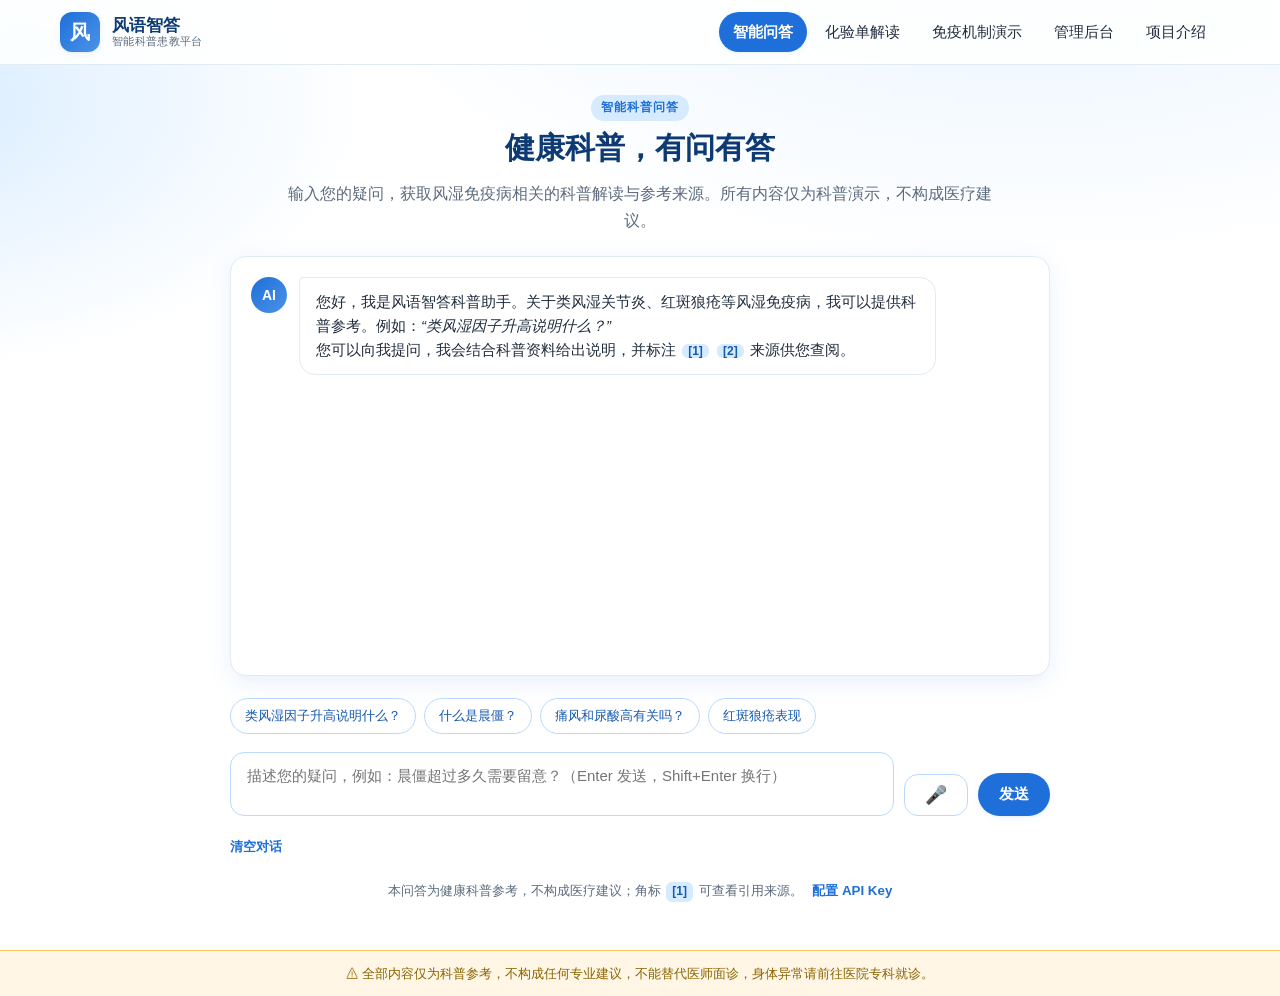
==== commit 82b67f2b: "后台驾驶舱/评测中心/检索测试台 + 项目介绍页 + 知识库持久化" ====
--- a/index.html
+++ b/index.html
@@ -9,7 +9,7 @@
   <meta property="og:description" content="风湿免疫病智能科普问答与患教平台（科普演示原型）">
   <meta property="og:type" content="website">
   <link rel="icon" type="image/svg+xml" href="assets/img/favicon.svg">
-  <link rel="stylesheet" href="assets/css/style.css?v=20260831c">
+  <link rel="stylesheet" href="assets/css/style.css?v=20260902a">
 </head>
 <body>
   <header class="site-header">
@@ -26,6 +26,7 @@
         <a href="lab-reading.html">化验单解读</a>
         <a href="immune-demo.html">免疫机制演示</a>
         <a href="admin.html">管理后台</a>
+        <a href="project.html">项目介绍</a>
       </nav>
     </div>
   </header>
@@ -90,10 +91,13 @@
       </div>
       <div class="modal-body">
         <ul class="source-list">
-          <li><div class="t">《2018中国类风湿关节炎诊疗指南》</div><div class="d">中华医学会风湿病学分会 · 中华内科杂志, 2018, 57(4): 242-251</div></li>
-          <li><div class="t">《2020中国系统性红斑狼疮诊疗指南》</div><div class="d">中华医学会风湿病学分会等 · 中华内科杂志, 2020, 59(3): 172-185</div></li>
-          <li><div class="t">《中国高尿酸血症与痛风诊疗指南(2019)》</div><div class="d">中华医学会内分泌学分会 · 中华内分泌代谢杂志, 2020, 36(1): 1-13</div></li>
-          <li><div class="t">《痛风及高尿酸血症基层诊疗指南（实践版·2019）》</div><div class="d">中华医学会全科医学分会等 · 中华全科医师杂志, 2020, 19(6): 486-494</div></li>
+          <li><div class="t">《2024中国类风湿关节炎诊疗指南》</div><div class="d">中华医学会风湿病学分会 · 中华内科杂志, 2024, 63(11)</div></li>
+          <li><div class="t">《中国系统性红斑狼疮诊疗指南（2025版）》</div><div class="d">国家皮肤与免疫疾病临床医学研究中心等 · 中华医学杂志, 2025, 105(23): 1879-1906</div></li>
+          <li><div class="t">《中国高尿酸血症与痛风诊疗指南（2024）》</div><div class="d">中华医学会内分泌学分会 · 中华内分泌代谢杂志, 2025（2024更新版）</div></li>
+          <li><div class="t">《强直性脊柱炎诊疗规范》</div><div class="d">中华医学会风湿病学分会 · 中华内科杂志, 2022, 61(8): 893-900</div></li>
+          <li><div class="t">《原发性干燥综合征诊疗规范（2023）》</div><div class="d">中华医学会风湿病学分会 · 中华内科杂志, 2023, 62(9): 1059-1067</div></li>
+          <li><div class="t">《中国骨关节炎诊疗指南（2024版）》</div><div class="d">中国老年保健协会疼痛病学分会 · 中华疼痛学杂志, 2024, 20(3): 323-338</div></li>
+          <li><div class="t">《原发性骨质疏松症诊疗指南（2022）》</div><div class="d">中华医学会骨质疏松和骨矿盐疾病分会 · 中华骨质疏松和骨矿盐疾病杂志, 2022, 15(6): 573-611</div></li>
         </ul>
         <div id="retrievedChunks" class="retrieved-chunks" hidden>
           <div class="retrieved-title">本次回答检索到的指南片段（逐句可核查）</div>
@@ -108,7 +112,7 @@
   window.DOUBAO_CONFIG = {
     apiUrl: "https://ark.cn-beijing.volces.com/api/v3/chat/completions",
     model: "ep-20260827232351-hndlx",
-    visionModel: "ep-20260827234248-4d8ct",
+    visionModel: "ep-20260831164033-tf9jn",
     defaultKeyB64: "YXJrLTI4YjNjOTFlLTdlYjUtNDcyNC1iOTU2LTBhNmNlNmVlYzQzYy1mY2U1Mg==",
     visionKeyB64: "YXJrLTdhNDA2YWEwLTE3MDUtNGQzOS1hOTYwLWZlOGU4OTIzZmU4My0xYTA4Mw=="
   };
@@ -137,6 +141,6 @@
     </div>
   </div>
 
-  <script src="assets/js/main.js?v=20260831c"></script>
+  <script src="assets/js/main.js?v=20260902a"></script>
 </body>
 </html>
